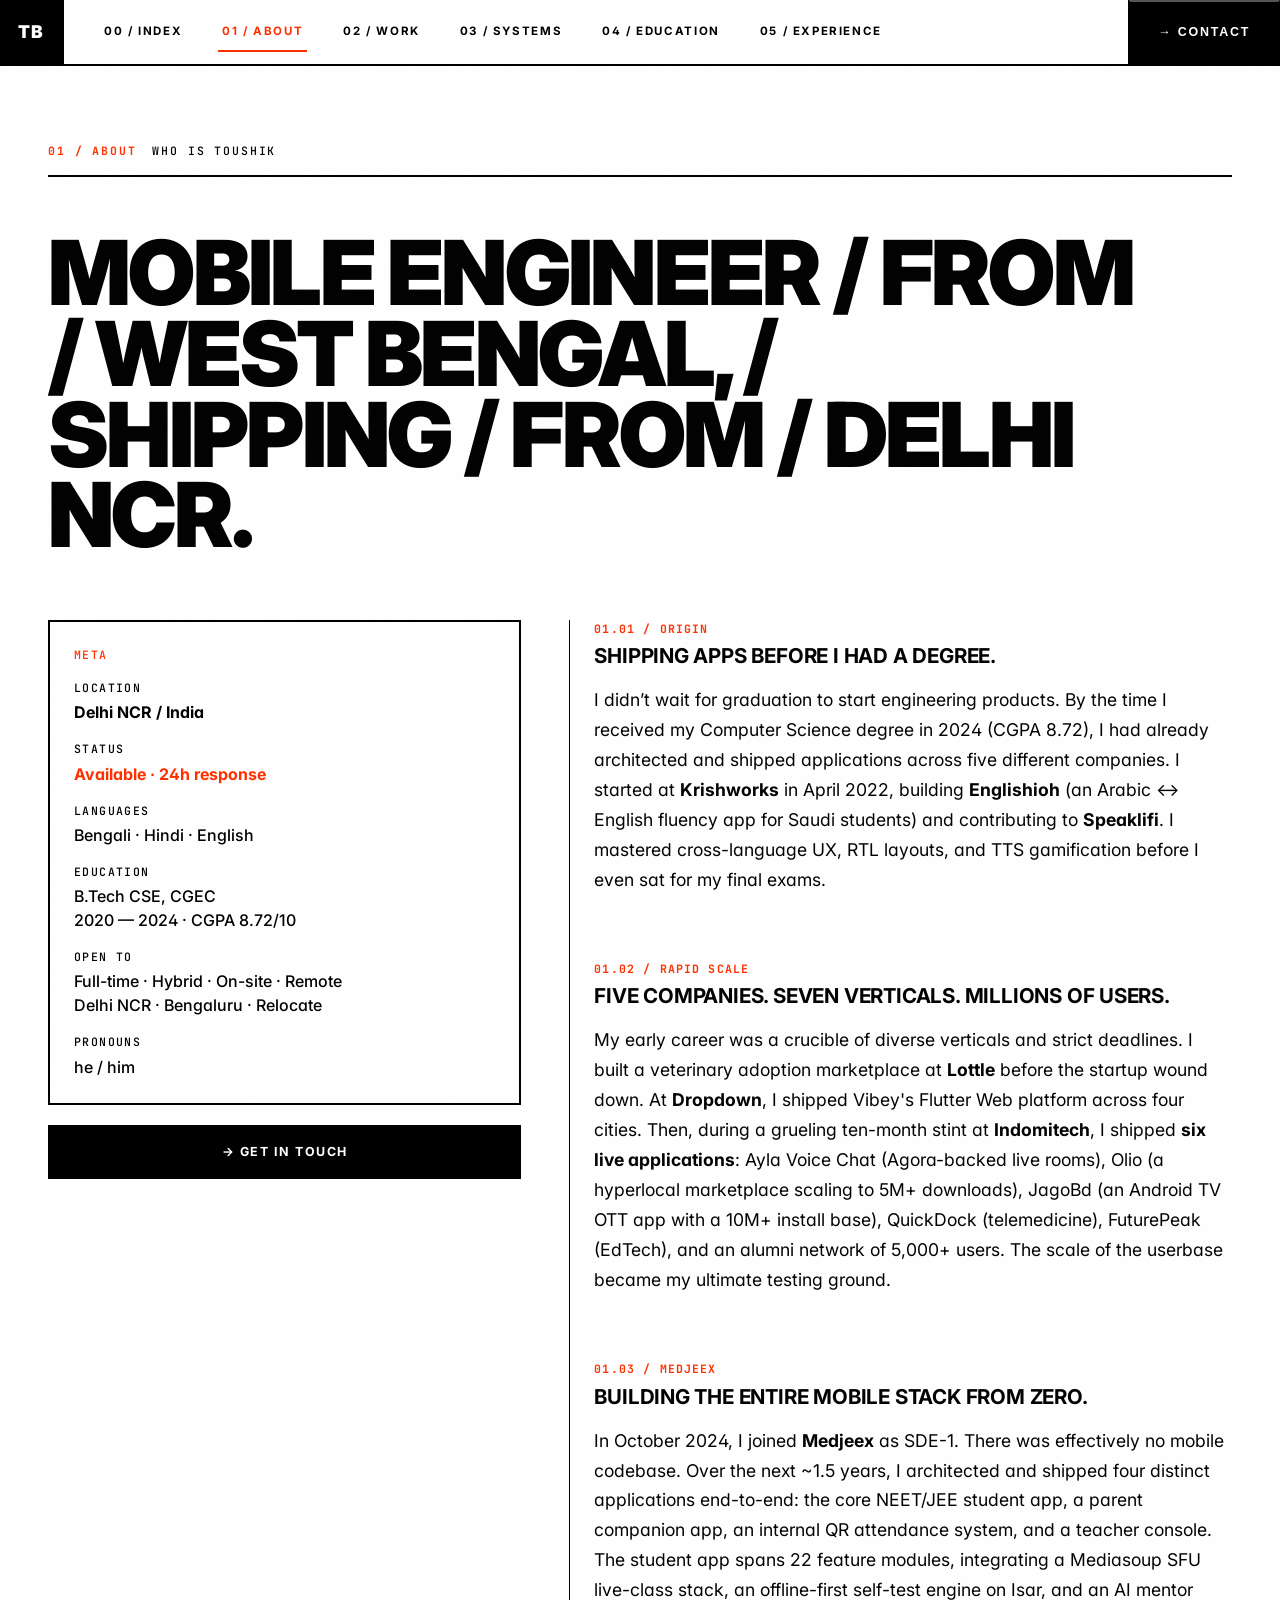
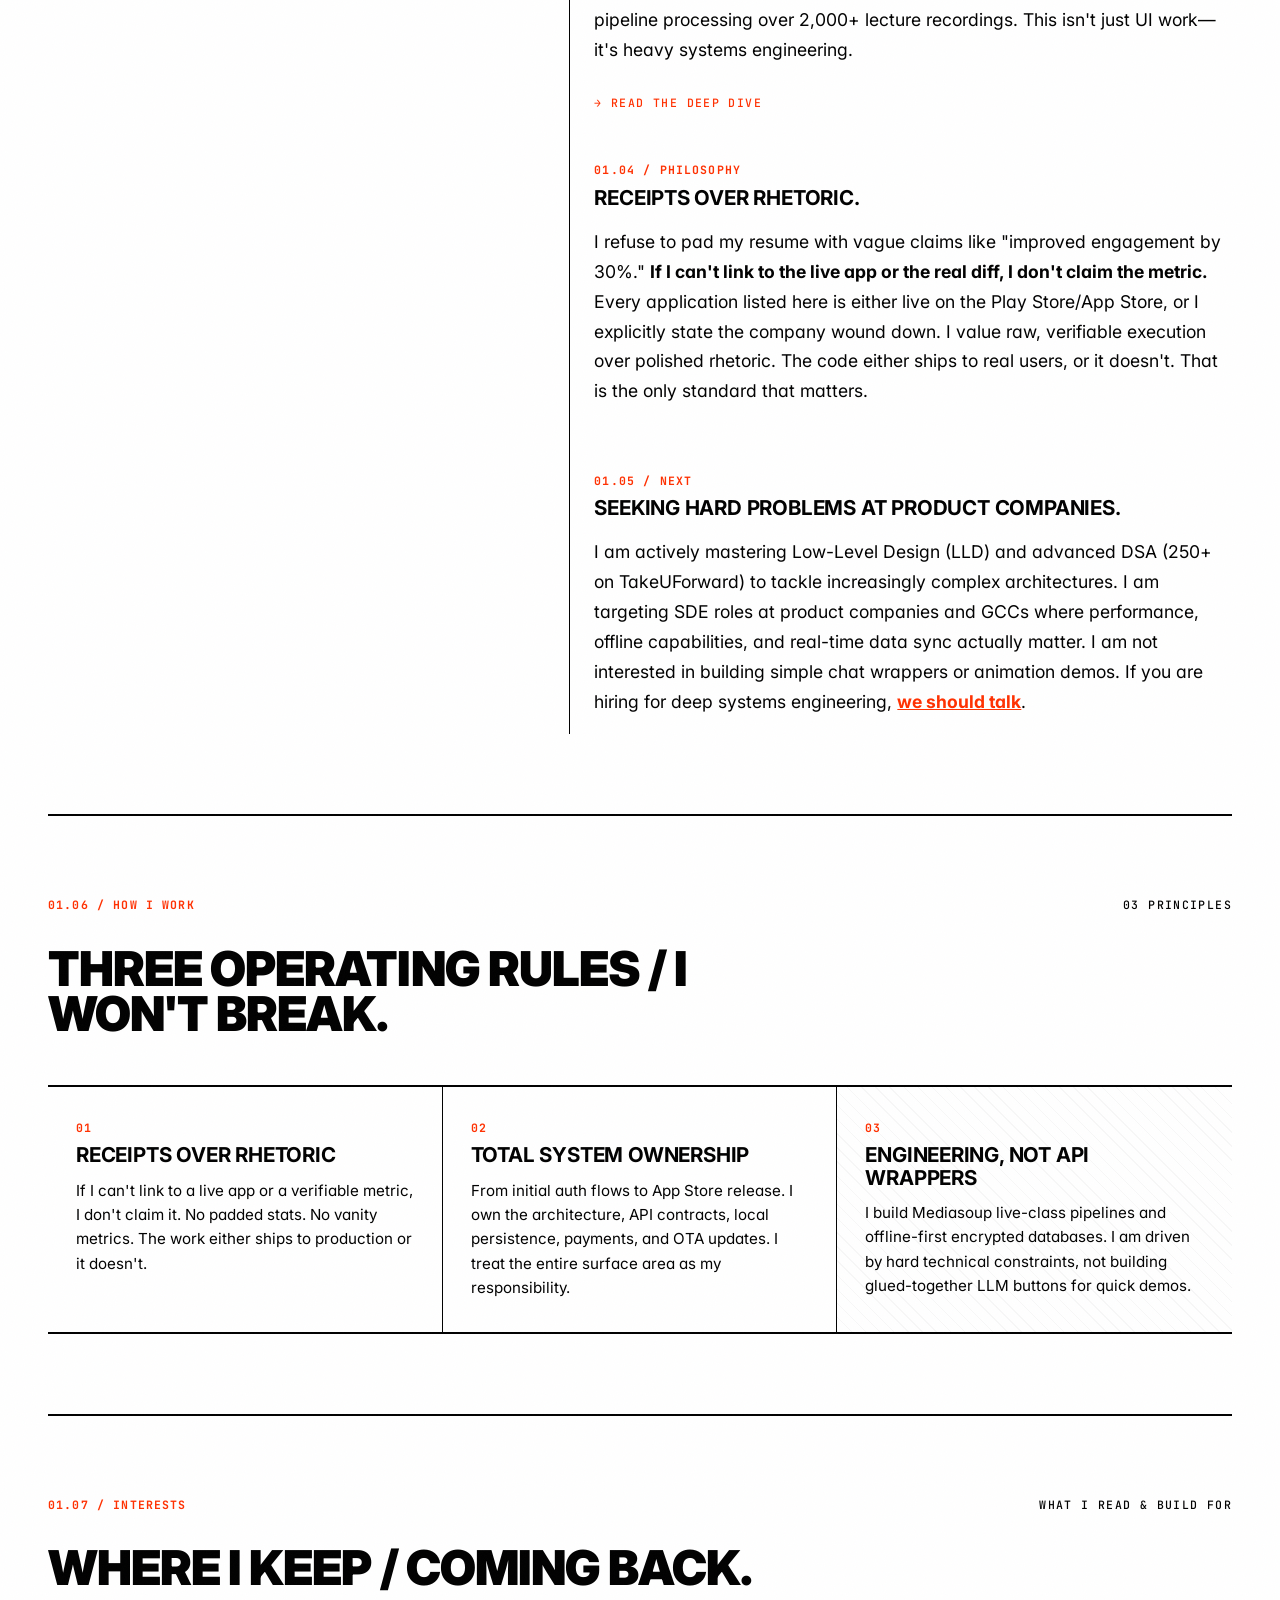
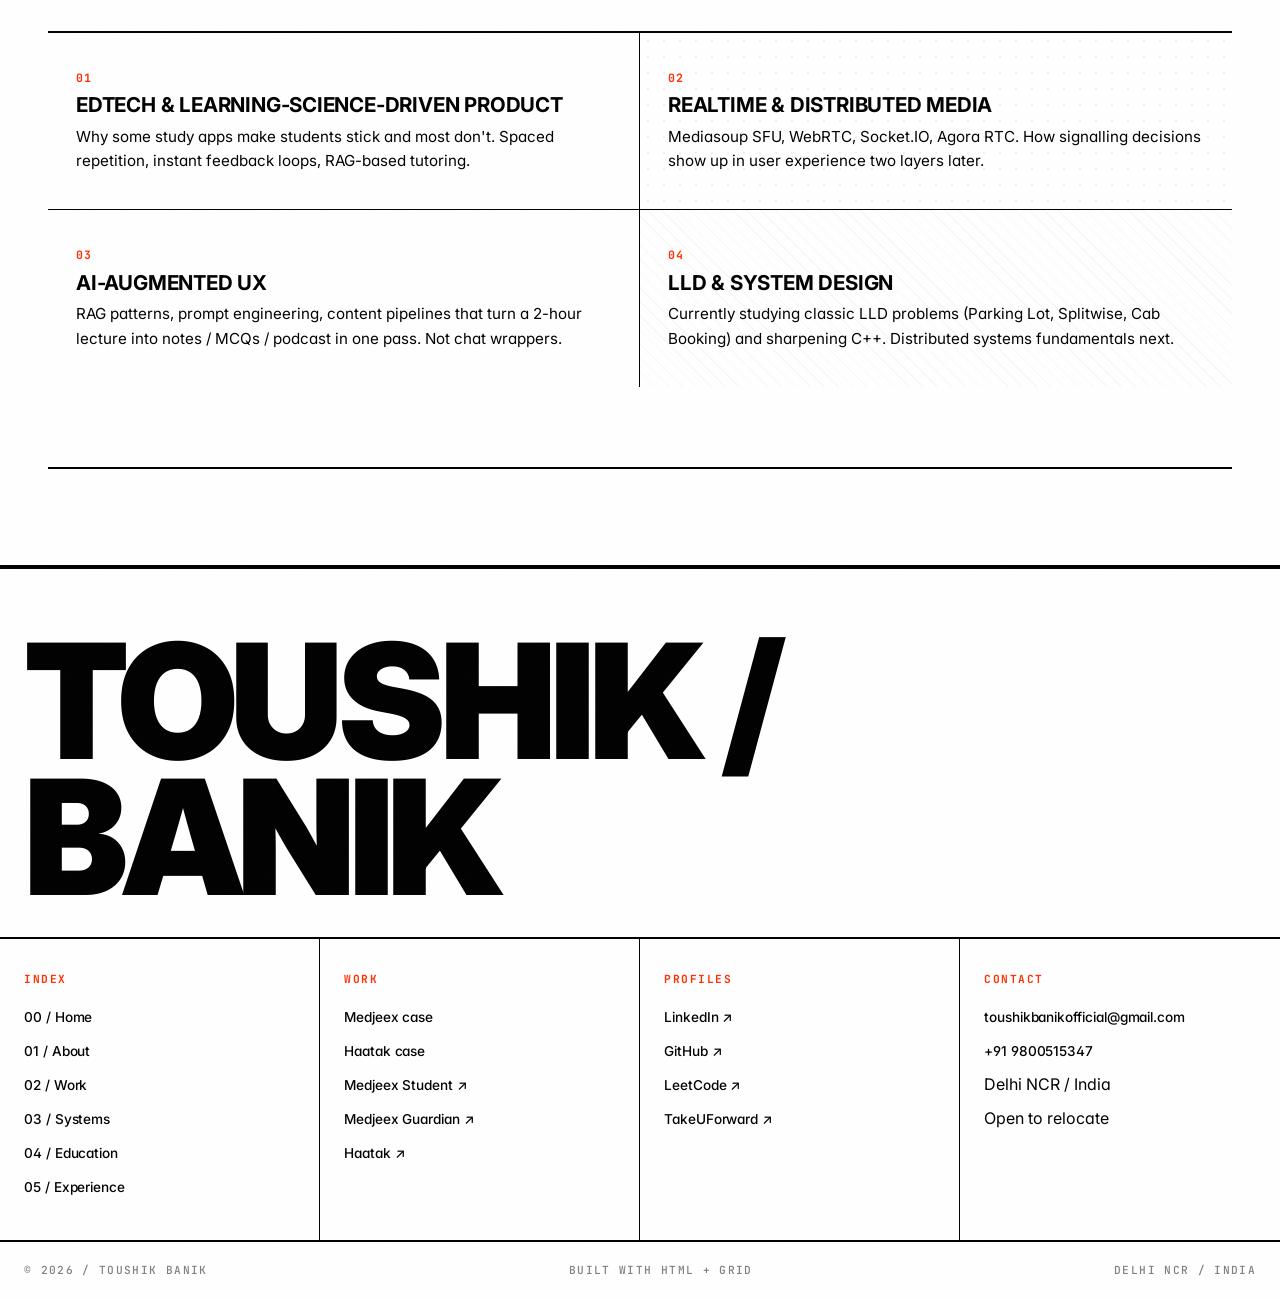
==== about.html @ fe28a958 "Initial commit: Toushik Banik portfolio site Static HTML portfolio with Swiss design system. Apache " ====
<!DOCTYPE html>
<html lang="en">
<head>
  <meta charset="UTF-8" />
  <meta name="viewport" content="width=device-width, initial-scale=1.0" />
  <title>About — Toushik Banik</title>
  <meta name="description" content="Mobile systems engineer from West Bengal, based in Delhi NCR. The long story of how I started shipping production apps before I graduated." />
  <link rel="preconnect" href="https://fonts.googleapis.com" />
  <link rel="preconnect" href="https://fonts.gstatic.com" crossorigin />
  <link href="https://fonts.googleapis.com/css2?family=Inter:wght@400;500;700;900&family=JetBrains+Mono:wght@500;700&display=swap" rel="stylesheet" />
  <link rel="stylesheet" href="assets/swiss.css" />
  <link rel="icon" type="image/svg+xml" href="assets/favicon.svg" />
</head>
<body class="swiss-noise">

<header class="swiss-nav">
  <div class="swiss-nav-inner">
    <a href="index.html" class="swiss-monogram" aria-label="Home">TB</a>
    <nav class="swiss-nav-links" aria-label="Primary">
      <a href="index.html" class="swiss-nav-link" data-hover="00 / Index"><span>00 / Index</span></a>
      <a href="about.html" class="swiss-nav-link" data-hover="01 / About"><span>01 / About</span></a>
      <a href="work.html" class="swiss-nav-link" data-hover="02 / Work"><span>02 / Work</span></a>
      <a href="systems.html" class="swiss-nav-link" data-hover="03 / Systems"><span>03 / Systems</span></a>
      <a href="learning.html" class="swiss-nav-link" data-hover="04 / Education"><span>04 / Education</span></a>
      <a href="experience.html" class="swiss-nav-link" data-hover="05 / Experience"><span>05 / Experience</span></a>
    </nav>
    <button id="swiss-hamburger" class="swiss-hamburger" aria-label="Menu">Menu <span class="swiss-hamburger-icon"><span></span><span></span><span></span></span></button>
    <a href="mailto:toushikbanikofficial@gmail.com" class="swiss-nav-cta">→ Contact</a>
  </div>
</header>

<div id="swiss-mobile-menu" class="swiss-mobile-menu">
  <button id="swiss-mobile-close" class="swiss-mobile-close">Close ×</button>
  <a href="index.html">00 / Index</a>
  <a href="about.html">01 / About</a>
  <a href="work.html">02 / Work</a>
  <a href="systems.html">03 / Systems</a>
  <a href="learning.html">04 / Education</a>
  <a href="experience.html">05 / Experience</a>
  <a href="mailto:toushikbanikofficial@gmail.com">→ Contact</a>
</div>

<main class="container-x" style="padding-top:48px;">

  <!-- Page marker -->
  <div class="page-marker">
    <span class="page-marker-num">01 / About</span>
    <span class="page-marker-title">Who is Toushik</span>
  </div>

  <!-- Massive H1 -->
  <h1 class="t-h1" style="margin:0 0 64px; max-width:18ch;">
    Mobile engineer / from / West Bengal, / shipping / from / Delhi NCR.
  </h1>

  <!-- Long-form section -->
  <section class="grid-5-7" style="padding-bottom:80px; border-bottom:2px solid var(--swiss-black);">

    <!-- LEFT: meta panel (sticky) -->
    <aside style="position:sticky; top:96px; align-self:start;">
      <div style="border:2px solid var(--swiss-black); padding:24px;">
        <div class="t-label" style="color:var(--swiss-accent); margin-bottom:16px;">Meta</div>
        <dl style="margin:0; display:grid; grid-template-columns:1fr; gap:16px;">
          <div>
            <dt class="t-label" style="margin-bottom:4px;">Location</dt>
            <dd style="margin:0; font-weight:700;">Delhi NCR / India</dd>
          </div>
          <div>
            <dt class="t-label" style="margin-bottom:4px;">Status</dt>
            <dd style="margin:0; font-weight:700; color:var(--swiss-accent);">Available · 24h response</dd>
          </div>
          <div>
            <dt class="t-label" style="margin-bottom:4px;">Languages</dt>
            <dd style="margin:0; font-weight:500;">Bengali · Hindi · English</dd>
          </div>
          <div>
            <dt class="t-label" style="margin-bottom:4px;">Education</dt>
            <dd style="margin:0; font-weight:500;">B.Tech CSE, CGEC<br/>2020 — 2024 · CGPA 8.72/10</dd>
          </div>
          <div>
            <dt class="t-label" style="margin-bottom:4px;">Open to</dt>
            <dd style="margin:0; font-weight:500;">Full-time · Hybrid · On-site · Remote<br/>Delhi NCR · Bengaluru · Relocate</dd>
          </div>
          <div>
            <dt class="t-label" style="margin-bottom:4px;">Pronouns</dt>
            <dd style="margin:0; font-weight:500;">he / him</dd>
          </div>
        </dl>
      </div>

      <a href="mailto:toushikbanikofficial@gmail.com" class="btn-primary" style="margin-top:20px; width:100%; justify-content:center;">→ Get in touch</a>
    </aside>

    <!-- RIGHT: narrative -->
    <div class="col-rule" style="display:flex; flex-direction:column; gap:48px;">

      <article>
        <div class="t-section-num">01.01 / Origin</div>
        <h3 class="t-h3" style="margin:8px 0 16px;">Shipping apps before I had a degree.</h3>
        <p class="t-body-lg">
          I didn’t wait for graduation to start engineering products. By the time I received my Computer Science degree in 2024 (CGPA 8.72), I had already architected and shipped applications across five different companies. I started at <strong>Krishworks</strong> in April 2022, building <strong>Englishioh</strong> (an Arabic ↔ English fluency app for Saudi students) and contributing to <strong>Speaklifi</strong>. I mastered cross-language UX, RTL layouts, and TTS gamification before I even sat for my final exams.
        </p>
      </article>

      <article>
        <div class="t-section-num">01.02 / Rapid Scale</div>
        <h3 class="t-h3" style="margin:8px 0 16px;">Five companies. Seven verticals. Millions of users.</h3>
        <p class="t-body-lg">
          My early career was a crucible of diverse verticals and strict deadlines. I built a veterinary adoption marketplace at <strong>Lottle</strong> before the startup wound down. At <strong>Dropdown</strong>, I shipped Vibey's Flutter Web platform across four cities. Then, during a grueling ten-month stint at <strong>Indomitech</strong>, I shipped <strong>six live applications</strong>: Ayla Voice Chat (Agora-backed live rooms), Olio (a hyperlocal marketplace scaling to 5M+ downloads), JagoBd (an Android TV OTT app with a 10M+ install base), QuickDock (telemedicine), FuturePeak (EdTech), and an alumni network of 5,000+ users. The scale of the userbase became my ultimate testing ground.
        </p>
      </article>

      <article>
        <div class="t-section-num">01.03 / Medjeex</div>
        <h3 class="t-h3" style="margin:8px 0 16px;">Building the entire mobile stack from zero.</h3>
        <p class="t-body-lg">
          In October 2024, I joined <strong>Medjeex</strong> as SDE-1. There was effectively no mobile codebase. Over the next ~1.5 years, I architected and shipped four distinct applications end-to-end: the core NEET/JEE student app, a parent companion app, an internal QR attendance system, and a teacher console. The student app spans 22 feature modules, integrating a Mediasoup SFU live-class stack, an offline-first self-test engine on Isar, and an AI mentor pipeline processing over 2,000+ lecture recordings. This isn't just UI work—it's heavy systems engineering.
        </p>
        <a href="case-medjeex.html" class="t-label" style="color:var(--swiss-accent); text-decoration:none; display:inline-block; margin-top:12px;">→ Read the deep dive</a>
      </article>

      <article>
        <div class="t-section-num">01.04 / Philosophy</div>
        <h3 class="t-h3" style="margin:8px 0 16px;">Receipts over rhetoric.</h3>
        <p class="t-body-lg">
          I refuse to pad my resume with vague claims like "improved engagement by 30%." <strong>If I can't link to the live app or the real diff, I don't claim the metric.</strong> Every application listed here is either live on the Play Store/App Store, or I explicitly state the company wound down. I value raw, verifiable execution over polished rhetoric. The code either ships to real users, or it doesn't. That is the only standard that matters.
        </p>
      </article>

      <article>
        <div class="t-section-num">01.05 / Next</div>
        <h3 class="t-h3" style="margin:8px 0 16px;">Seeking hard problems at product companies.</h3>
        <p class="t-body-lg">
          I am actively mastering Low-Level Design (LLD) and advanced DSA (250+ on TakeUForward) to tackle increasingly complex architectures. I am targeting SDE roles at product companies and GCCs where performance, offline capabilities, and real-time data sync actually matter. I am not interested in building simple chat wrappers or animation demos. If you are hiring for deep systems engineering, <a href="mailto:toushikbanikofficial@gmail.com" data-copy-email style="color:var(--swiss-accent); font-weight:700;">we should talk</a>.
        </p>
      </article>

    </div>
  </section>


  <!-- Operating principles strip -->
  <section style="padding:80px 0; border-bottom:2px solid var(--swiss-black);">
    <div style="display:flex; justify-content:space-between; align-items:baseline; margin-bottom:32px; flex-wrap:wrap; gap:12px;">
      <span class="t-section-num">01.06 / How I work</span>
      <span class="t-label">03 principles</span>
    </div>
    <h2 class="t-h2" style="margin:0 0 48px; max-width:24ch;">Three operating rules / I won't break.</h2>

    <div style="display:grid; grid-template-columns:repeat(3, 1fr); gap:0; border-top:2px solid var(--swiss-black); border-bottom:2px solid var(--swiss-black);">
      <div class="hover-cell" style="padding:32px 28px; border-right:1px solid var(--swiss-black);">
        <div class="t-section-num" style="margin-bottom:8px;">01</div>
        <h3 class="t-h3" style="margin:0 0 12px;">Receipts Over Rhetoric</h3>
        <p style="margin:0; font-size:0.95rem; line-height:1.6;">If I can't link to a live app or a verifiable metric, I don't claim it. No padded stats. No vanity metrics. The work either ships to production or it doesn't.</p>
      </div>
      <div class="hover-cell" style="padding:32px 28px; border-right:1px solid var(--swiss-black);">
        <div class="t-section-num" style="margin-bottom:8px;">02</div>
        <h3 class="t-h3" style="margin:0 0 12px;">Total System Ownership</h3>
        <p style="margin:0; font-size:0.95rem; line-height:1.6;">From initial auth flows to App Store release. I own the architecture, API contracts, local persistence, payments, and OTA updates. I treat the entire surface area as my responsibility.</p>
      </div>
      <div class="hover-cell swiss-diagonal" style="padding:32px 28px;">
        <div class="t-section-num" style="margin-bottom:8px;">03</div>
        <h3 class="t-h3" style="margin:0 0 12px;">Engineering, Not API Wrappers</h3>
        <p style="margin:0; font-size:0.95rem; line-height:1.6;">I build Mediasoup live-class pipelines and offline-first encrypted databases. I am driven by hard technical constraints, not building glued-together LLM buttons for quick demos.</p>
      </div>
    </div>
  </section>


  <!-- Interests grid -->
  <section style="padding:80px 0; border-bottom:2px solid var(--swiss-black);">
    <div style="display:flex; justify-content:space-between; align-items:baseline; margin-bottom:32px; flex-wrap:wrap; gap:12px;">
      <span class="t-section-num">01.07 / Interests</span>
      <span class="t-label">What I read &amp; build for</span>
    </div>
    <h2 class="t-h2" style="margin:0 0 40px;">Where I keep / coming back.</h2>

    <div style="display:grid; grid-template-columns:repeat(2,1fr); gap:0; border-top:2px solid var(--swiss-black);">
      <div class="hover-cell" style="padding:36px 28px; border-bottom:1px solid var(--swiss-black); border-right:1px solid var(--swiss-black);">
        <div class="t-section-num">01</div>
        <h3 class="t-h3" style="margin:8px 0 8px;">EdTech &amp; learning-science-driven product</h3>
        <p style="margin:0; font-size:0.95rem; line-height:1.6;">Why some study apps make students stick and most don't. Spaced repetition, instant feedback loops, RAG-based tutoring.</p>
      </div>
      <div class="hover-cell swiss-dots" style="padding:36px 28px; border-bottom:1px solid var(--swiss-black);">
        <div class="t-section-num">02</div>
        <h3 class="t-h3" style="margin:8px 0 8px;">Realtime &amp; distributed media</h3>
        <p style="margin:0; font-size:0.95rem; line-height:1.6;">Mediasoup SFU, WebRTC, Socket.IO, Agora RTC. How signalling decisions show up in user experience two layers later.</p>
      </div>
      <div class="hover-cell" style="padding:36px 28px; border-right:1px solid var(--swiss-black);">
        <div class="t-section-num">03</div>
        <h3 class="t-h3" style="margin:8px 0 8px;">AI-augmented UX</h3>
        <p style="margin:0; font-size:0.95rem; line-height:1.6;">RAG patterns, prompt engineering, content pipelines that turn a 2-hour lecture into notes / MCQs / podcast in one pass. Not chat wrappers.</p>
      </div>
      <div class="hover-cell swiss-diagonal" style="padding:36px 28px;">
        <div class="t-section-num">04</div>
        <h3 class="t-h3" style="margin:8px 0 8px;">LLD &amp; system design</h3>
        <p style="margin:0; font-size:0.95rem; line-height:1.6;">Currently studying classic LLD problems (Parking Lot, Splitwise, Cab Booking) and sharpening C++. Distributed systems fundamentals next.</p>
      </div>
    </div>
  </section>

</main>


<footer class="swiss-footer">
  <div class="swiss-footer-name">Toushik / Banik</div>
  <div class="swiss-footer-grid">
    <div class="swiss-footer-col">
      <h4>Index</h4>
      <ul>
        <li><a href="index.html">00 / Home</a></li>
        <li><a href="about.html">01 / About</a></li>
        <li><a href="work.html">02 / Work</a></li>
        <li><a href="systems.html">03 / Systems</a></li>
        <li><a href="learning.html">04 / Education</a></li>
        <li><a href="experience.html">05 / Experience</a></li>
      </ul>
    </div>
    <div class="swiss-footer-col">
      <h4>Work</h4>
      <ul>
        <li><a href="case-medjeex.html">Medjeex case</a></li>
        <li><a href="case-haatak.html">Haatak case</a></li>
        <li><a href="https://play.google.com/store/apps/details?id=com.medjeex.medjeex_app" target="_blank" rel="noopener">Medjeex Student ↗</a></li>
        <li><a href="https://play.google.com/store/apps/details?id=com.medjeex.parent.app" target="_blank" rel="noopener">Medjeex Guardian ↗</a></li>
        <li><a href="https://play.google.com/store/apps/details?id=com.copuchin.jarapp" target="_blank" rel="noopener">Haatak ↗</a></li>
      </ul>
    </div>
    <div class="swiss-footer-col">
      <h4>Profiles</h4>
      <ul>
        <li><a href="https://www.linkedin.com/in/toushikbanik/" target="_blank" rel="noopener">LinkedIn ↗</a></li>
        <li><a href="https://github.com/ToushikBanik123" target="_blank" rel="noopener">GitHub ↗</a></li>
        <li><a href="https://leetcode.com/u/toushikbanikeducation/" target="_blank" rel="noopener">LeetCode ↗</a></li>
        <li><a href="https://takeuforward.org/profile/Toushik" target="_blank" rel="noopener">TakeUForward ↗</a></li>
      </ul>
    </div>
    <div class="swiss-footer-col">
      <h4>Contact</h4>
      <ul>
        <li><a href="mailto:toushikbanikofficial@gmail.com" data-copy-email>toushikbanikofficial@gmail.com</a></li>
        <li><a href="tel:+919800515347">+91 9800515347</a></li>
        <li>Delhi NCR / India</li>
        <li>Open to relocate</li>
      </ul>
    </div>
  </div>
  <div class="swiss-footer-bottom">
    <span>© 2026 / Toushik Banik</span>
    <span>Built with HTML + Grid</span>
    <span>Delhi NCR / India</span>
  </div>
</footer>

<script src="assets/swiss.js"></script>
</body>
</html>
---- assets/swiss.css ----
/* ════════════════════════════════════════════════
   SWISS DESIGN SYSTEM — TOUSHIK BANIK PORTFOLIO
   International Typographic Style
═════════════════════════════════════════════════ */

:root {
  --swiss-black: #000000;
  --swiss-white: #FFFFFF;
  --swiss-muted: #F2F2F2;
  --swiss-accent: #FF3000;
}

* { box-sizing: border-box; }

html {
  scroll-behavior: smooth;
  -webkit-font-smoothing: antialiased;
  -moz-osx-font-smoothing: grayscale;
}

body {
  font-family: 'Inter', -apple-system, BlinkMacSystemFont, 'Segoe UI', system-ui, sans-serif;
  background: var(--swiss-white);
  color: var(--swiss-black);
  font-weight: 400;
  margin: 0;
  line-height: 1.5;
  font-feature-settings: 'cv02','cv03','cv04','cv11';
}

::selection { background: var(--swiss-accent); color: var(--swiss-white); }

/* ── Pattern textures ── additive depth, no shadows ── */
.swiss-grid-pattern {
  background-image:
    linear-gradient(to right, rgba(0,0,0,0.04) 1px, transparent 1px),
    linear-gradient(to bottom, rgba(0,0,0,0.04) 1px, transparent 1px);
  background-size: 24px 24px;
}

.swiss-dots {
  background-image: radial-gradient(rgba(0,0,0,0.06) 1px, transparent 1px);
  background-size: 16px 16px;
}

.swiss-diagonal {
  background-image: repeating-linear-gradient(45deg, rgba(0,0,0,0.03) 0 1px, transparent 1px 10px);
}

.swiss-noise {
  position: relative;
}
.swiss-noise::before {
  content: '';
  position: absolute; inset: 0;
  pointer-events: none;
  opacity: 0.025;
  background-image: url("data:image/svg+xml;utf8,<svg xmlns='http://www.w3.org/2000/svg' width='200' height='200'><filter id='n'><feTurbulence type='fractalNoise' baseFrequency='0.9' numOctaves='2' stitchTiles='stitch'/></filter><rect width='100%25' height='100%25' filter='url(%23n)'/></svg>");
}

/* ── Typography utility classes ── */
.t-mono { font-family: 'JetBrains Mono', ui-monospace, 'SF Mono', Menlo, monospace; }
.t-label {
  font-family: 'JetBrains Mono', ui-monospace, monospace;
  font-size: 0.72rem;
  font-weight: 500;
  letter-spacing: 0.12em;
  text-transform: uppercase;
}
.t-section-num {
  font-family: 'JetBrains Mono', ui-monospace, monospace;
  font-size: 0.72rem;
  font-weight: 700;
  letter-spacing: 0.1em;
  text-transform: uppercase;
  color: var(--swiss-accent);
}

/* ── Massive headlines ── */
.t-name {
  font-weight: 900;
  letter-spacing: -0.04em;
  line-height: 0.85;
  text-transform: uppercase;
  font-size: clamp(3.5rem, 14vw, 10rem);
}
.t-h1 {
  font-weight: 900;
  letter-spacing: -0.03em;
  line-height: 0.9;
  text-transform: uppercase;
  font-size: clamp(2.5rem, 7vw, 6rem);
}
.t-h2 {
  font-weight: 900;
  letter-spacing: -0.02em;
  line-height: 0.95;
  text-transform: uppercase;
  font-size: clamp(1.75rem, 4vw, 3rem);
}
.t-h3 {
  font-weight: 700;
  letter-spacing: -0.01em;
  line-height: 1.1;
  text-transform: uppercase;
  font-size: clamp(1.1rem, 1.6vw, 1.35rem);
}
.t-body { font-size: 1rem; line-height: 1.65; }
.t-body-lg { font-size: 1.1rem; line-height: 1.7; }

/* ── Buttons ── */
.btn-primary {
  display: inline-flex;
  align-items: center;
  gap: 12px;
  background: var(--swiss-black);
  color: var(--swiss-white);
  padding: 16px 28px;
  border: 2px solid var(--swiss-black);
  font-weight: 700;
  font-size: 0.78rem;
  letter-spacing: 0.12em;
  text-transform: uppercase;
  text-decoration: none;
  transition: background 0.15s linear, color 0.15s linear, border-color 0.15s linear;
}
.btn-primary:hover {
  background: var(--swiss-accent);
  border-color: var(--swiss-accent);
}
.btn-secondary {
  display: inline-flex;
  align-items: center;
  gap: 12px;
  background: var(--swiss-white);
  color: var(--swiss-black);
  padding: 16px 28px;
  border: 2px solid var(--swiss-black);
  font-weight: 700;
  font-size: 0.78rem;
  letter-spacing: 0.12em;
  text-transform: uppercase;
  text-decoration: none;
  transition: background 0.15s linear, color 0.15s linear;
}
.btn-secondary:hover {
  background: var(--swiss-black);
  color: var(--swiss-white);
}

/* ── Persistent header ── */
.swiss-nav {
  position: sticky;
  top: 0;
  z-index: 50;
  background: var(--swiss-white);
  border-bottom: 2px solid var(--swiss-black);
}
.swiss-nav-inner {
  display: flex;
  align-items: stretch;
  max-width: 100%;
}
.swiss-monogram {
  display: flex;
  align-items: center;
  justify-content: center;
  width: 64px;
  height: 64px;
  background: var(--swiss-black);
  color: var(--swiss-white);
  font-weight: 900;
  font-size: 1.1rem;
  letter-spacing: 0.04em;
  text-decoration: none;
  border-right: 2px solid var(--swiss-black);
  transition: background 0.15s linear;
}
.swiss-monogram:hover { background: var(--swiss-accent); }
.swiss-nav-links {
  display: flex;
  flex: 1;
  align-items: center;
  gap: 0;
  padding: 0 20px;
}
.swiss-nav-link {
  position: relative;
  display: inline-flex;
  align-items: center;
  padding: 0 20px;
  height: 64px;
  color: var(--swiss-black);
  text-decoration: none;
  font-weight: 700;
  font-size: 0.72rem;
  letter-spacing: 0.14em;
  text-transform: uppercase;
  overflow: hidden;
}
.swiss-nav-link span {
  display: inline-block;
  transition: transform 0.18s ease-out;
}
.swiss-nav-link::after {
  content: attr(data-hover);
  position: absolute;
  left: 20px; right: 20px;
  top: 100%;
  color: var(--swiss-accent);
  transform: translateY(0);
  transition: transform 0.18s ease-out;
}
.swiss-nav-link:hover span { transform: translateY(-100%); }
.swiss-nav-link:hover::after { transform: translateY(calc(-100% - 24px)); }
.swiss-nav-link[aria-current="page"] {
  color: var(--swiss-accent);
}
.swiss-nav-link[aria-current="page"]::before {
  content: '';
  position: absolute; left: 16px; right: 16px; bottom: 12px;
  height: 2px; background: var(--swiss-accent);
}
.swiss-nav-cta {
  display: inline-flex;
  align-items: center;
  padding: 0 28px;
  height: 64px;
  background: var(--swiss-black);
  color: var(--swiss-white);
  text-decoration: none;
  font-weight: 700;
  font-size: 0.78rem;
  letter-spacing: 0.14em;
  text-transform: uppercase;
  border-left: 2px solid var(--swiss-black);
  transition: background 0.15s linear;
}
.swiss-nav-cta:hover { background: var(--swiss-accent); }

.swiss-hamburger { display: none; }
@media (max-width: 900px) {
  .swiss-nav-links { display: none; }
  .swiss-nav-cta { display: none; }
  .swiss-hamburger {
    display: flex;
    flex: 1;
    align-items: center;
    justify-content: flex-end;
    padding: 0 16px;
    background: transparent;
    border: none;
    height: 64px;
    cursor: pointer;
    font-weight: 700;
    font-size: 0.72rem;
    letter-spacing: 0.14em;
    text-transform: uppercase;
  }
  .swiss-hamburger-icon {
    display: inline-flex; flex-direction: column; gap: 4px; margin-left: 12px;
  }
  .swiss-hamburger-icon span { width: 22px; height: 2px; background: var(--swiss-black); display: block; }
}

/* Mobile overlay menu */
.swiss-mobile-menu {
  position: fixed;
  inset: 0;
  background: var(--swiss-black);
  color: var(--swiss-white);
  z-index: 100;
  padding: 80px 24px 40px;
  display: none;
  flex-direction: column;
  gap: 8px;
}
.swiss-mobile-menu.open { display: flex; }
.swiss-mobile-menu a {
  display: block;
  font-weight: 900;
  font-size: 2.2rem;
  letter-spacing: -0.02em;
  line-height: 1;
  color: var(--swiss-white);
  text-decoration: none;
  text-transform: uppercase;
  padding: 14px 0;
  border-bottom: 1px solid rgba(255,255,255,0.12);
}
.swiss-mobile-menu a:hover { color: var(--swiss-accent); }
.swiss-mobile-close {
  position: absolute;
  top: 22px; right: 24px;
  background: transparent;
  border: none;
  color: var(--swiss-white);
  font-weight: 700;
  letter-spacing: 0.14em;
  text-transform: uppercase;
  cursor: pointer;
  font-size: 0.8rem;
}

/* ── Page-header label ── */
.page-marker {
  display: flex;
  align-items: baseline;
  gap: 16px;
  padding: 28px 0 16px;
  border-bottom: 2px solid var(--swiss-black);
  margin-bottom: 56px;
}
.page-marker-num {
  font-family: 'JetBrains Mono', monospace;
  font-weight: 700;
  font-size: 0.72rem;
  letter-spacing: 0.16em;
  text-transform: uppercase;
  color: var(--swiss-accent);
}
.page-marker-title {
  font-family: 'JetBrains Mono', monospace;
  font-weight: 500;
  font-size: 0.72rem;
  letter-spacing: 0.16em;
  text-transform: uppercase;
  color: var(--swiss-black);
}

/* ── Section divider ── */
.swiss-hr {
  border: 0;
  border-top: 4px solid var(--swiss-black);
  margin: 0;
}
.swiss-hr-thin {
  border: 0;
  border-top: 2px solid var(--swiss-black);
  margin: 0;
}

/* ── Cards ── */
.swiss-card {
  border: 2px solid var(--swiss-black);
  padding: 32px;
  background: var(--swiss-white);
  transition: background 0.15s linear, color 0.15s linear;
  text-decoration: none;
  color: var(--swiss-black);
  display: block;
}
.swiss-card:hover {
  background: var(--swiss-accent);
  color: var(--swiss-white);
}
.swiss-card.invert:hover {
  background: var(--swiss-black);
  color: var(--swiss-white);
}

/* ── Work table ── */
.swiss-table {
  width: 100%;
  border-collapse: collapse;
  font-size: 0.92rem;
}
.swiss-table th {
  text-align: left;
  font-family: 'JetBrains Mono', monospace;
  font-weight: 700;
  font-size: 0.7rem;
  letter-spacing: 0.14em;
  text-transform: uppercase;
  padding: 14px 12px;
  border-bottom: 2px solid var(--swiss-black);
  background: var(--swiss-white);
  vertical-align: bottom;
}
.t-accent { color: var(--swiss-accent); }

.swiss-table tbody tr {
  border-bottom: 1px solid var(--swiss-black);
  transition: background 0.15s linear, color 0.15s linear;
}
.swiss-table tbody tr:hover { background: var(--swiss-accent); color: var(--swiss-white); }
.swiss-table tbody tr:hover a { color: var(--swiss-white); }
.swiss-table tbody tr:hover .t-accent { color: var(--swiss-white); }
.swiss-table td {
  padding: 18px 12px;
  vertical-align: top;
}
.swiss-table .col-year {
  font-family: 'JetBrains Mono', monospace;
  font-weight: 700;
  font-size: 0.78rem;
  letter-spacing: 0.06em;
  white-space: nowrap;
}
.swiss-table .col-name {
  font-weight: 900;
  font-size: 1.1rem;
  text-transform: uppercase;
  letter-spacing: -0.01em;
}
.swiss-table .col-stack {
  font-family: 'JetBrains Mono', monospace;
  font-size: 0.74rem;
  letter-spacing: 0.04em;
}
.swiss-table .col-link a {
  font-family: 'JetBrains Mono', monospace;
  font-size: 0.74rem;
  font-weight: 700;
  letter-spacing: 0.12em;
  text-transform: uppercase;
  color: var(--swiss-accent);
  text-decoration: none;
  white-space: nowrap;
}
.swiss-table tbody tr:hover .col-link a { color: var(--swiss-white); }
.swiss-table .badge {
  font-family: 'JetBrains Mono', monospace;
  font-size: 0.68rem;
  font-weight: 700;
  letter-spacing: 0.12em;
  text-transform: uppercase;
  color: rgba(0,0,0,0.4);
}
.swiss-table tbody tr:hover .badge { color: rgba(255,255,255,0.7); }

/* ── Stat block ── */
.swiss-stat-num {
  font-weight: 900;
  font-size: clamp(2.5rem, 4.5vw, 4rem);
  letter-spacing: -0.04em;
  line-height: 0.9;
}
.swiss-stat-label {
  font-family: 'JetBrains Mono', monospace;
  font-size: 0.7rem;
  font-weight: 500;
  letter-spacing: 0.14em;
  text-transform: uppercase;
  margin-top: 8px;
  color: rgba(0,0,0,0.6);
}

/* ── Anchor strip card ── */
.swiss-anchor {
  display: block;
  border: 2px solid var(--swiss-black);
  padding: 28px;
  text-decoration: none;
  color: var(--swiss-black);
  background: var(--swiss-white);
  transition: background 0.15s linear, color 0.15s linear;
  position: relative;
  min-height: 200px;
}
.swiss-anchor:hover { background: var(--swiss-accent); color: var(--swiss-white); }
.swiss-anchor-num {
  font-family: 'JetBrains Mono', monospace;
  font-weight: 700;
  font-size: 0.7rem;
  letter-spacing: 0.14em;
  text-transform: uppercase;
  color: var(--swiss-accent);
}
.swiss-anchor:hover .swiss-anchor-num { color: var(--swiss-white); }
.swiss-anchor-title {
  font-weight: 900;
  font-size: 1.8rem;
  letter-spacing: -0.02em;
  margin: 16px 0 12px;
  text-transform: uppercase;
}
.swiss-anchor-arrow {
  position: absolute;
  bottom: 24px; right: 24px;
  font-size: 1.6rem;
  font-weight: 700;
  transition: transform 0.15s ease-out;
}
.swiss-anchor:hover .swiss-anchor-arrow { transform: translateX(4px); }

/* ── Footer ── */
.swiss-footer {
  border-top: 4px solid var(--swiss-black);
  background: var(--swiss-white);
  padding: 64px 0 0;
  margin-top: 96px;
}
.swiss-footer-name {
  font-weight: 900;
  font-size: clamp(3.5rem, 14vw, 10rem);
  letter-spacing: -0.04em;
  line-height: 0.85;
  text-transform: uppercase;
  padding: 0 24px 32px;
  border-bottom: 2px solid var(--swiss-black);
}
.swiss-footer-grid {
  display: grid;
  grid-template-columns: repeat(4, 1fr);
  border-bottom: 2px solid var(--swiss-black);
}
@media (max-width: 768px) {
  .swiss-footer-grid { grid-template-columns: repeat(2, 1fr); }
}
.swiss-footer-col {
  padding: 32px 24px;
  border-right: 1px solid var(--swiss-black);
}
.swiss-footer-col:last-child { border-right: none; }
.swiss-footer-col h4 {
  font-family: 'JetBrains Mono', monospace;
  font-weight: 700;
  font-size: 0.7rem;
  letter-spacing: 0.14em;
  text-transform: uppercase;
  margin: 0 0 16px;
  color: var(--swiss-accent);
}
.swiss-footer-col ul { list-style: none; margin: 0; padding: 0; }
.swiss-footer-col li { margin-bottom: 10px; }
.swiss-footer-col a {
  color: var(--swiss-black);
  text-decoration: none;
  font-size: 0.85rem;
  font-weight: 500;
  letter-spacing: -0.005em;
  transition: color 0.15s linear;
}
.swiss-footer-col a:hover { color: var(--swiss-accent); }
.swiss-footer-bottom {
  display: flex;
  flex-wrap: wrap;
  gap: 16px;
  justify-content: space-between;
  padding: 20px 24px;
  font-family: 'JetBrains Mono', monospace;
  font-size: 0.7rem;
  font-weight: 500;
  letter-spacing: 0.12em;
  text-transform: uppercase;
  color: rgba(0,0,0,0.5);
}

/* ── Container ── */
.container-x {
  max-width: 1440px;
  margin: 0 auto;
  padding: 0 24px;
}
@media (min-width: 1024px) {
  .container-x { padding: 0 48px; }
}

/* ── Asymmetric grid helpers ── */
.grid-8-4 {
  display: grid;
  grid-template-columns: 8fr 4fr;
  gap: 48px;
}
.grid-7-5 {
  display: grid;
  grid-template-columns: 7fr 5fr;
  gap: 48px;
}
.grid-5-7 {
  display: grid;
  grid-template-columns: 5fr 7fr;
  gap: 48px;
}
.grid-4-8 {
  display: grid;
  grid-template-columns: 4fr 8fr;
  gap: 48px;
}
.grid-1-1 {
  display: grid;
  grid-template-columns: 1fr 1fr;
  gap: 48px;
}
@media (max-width: 900px) {
  .grid-8-4, .grid-7-5, .grid-5-7, .grid-4-8, .grid-1-1 {
    grid-template-columns: 1fr;
    gap: 32px;
  }
}

/* ── Vertical rule between columns ── */
.col-rule { border-left: 1px solid var(--swiss-black); padding-left: 24px; }
@media (max-width: 900px) { .col-rule { border-left: 0; padding-left: 0; border-top: 1px solid var(--swiss-black); padding-top: 24px; } }

/* ── Pull-quote ── */
.pullquote {
  font-weight: 900;
  font-size: clamp(2rem, 5vw, 4.5rem);
  line-height: 1.05;
  letter-spacing: -0.025em;
  text-transform: uppercase;
}

/* ── Diagram boxes (case-medjeex) ── */
.arch-box {
  border: 2px solid var(--swiss-black);
  padding: 14px 16px;
  font-family: 'JetBrains Mono', monospace;
  font-size: 0.78rem;
  font-weight: 700;
  letter-spacing: 0.04em;
  text-align: center;
  background: var(--swiss-white);
}
.arch-box.accent { background: var(--swiss-accent); color: var(--swiss-white); border-color: var(--swiss-accent); }
.arch-box.solid { background: var(--swiss-black); color: var(--swiss-white); }
.arch-arrow {
  text-align: center;
  font-family: 'JetBrains Mono', monospace;
  font-size: 1.3rem;
  font-weight: 700;
  margin: 8px 0;
  color: var(--swiss-black);
}

/* ── Live widget fallback ── */
.live-widget { display: block; max-width: 100%; height: auto; }
.live-widget.errored { display: none; }
img.live-widget.errored + .widget-fallback { display: flex; }
.widget-fallback {
  display: none;
  flex-direction: column; align-items: center; justify-content: center;
  padding: 32px;
  text-align: center;
  border: 2px solid var(--swiss-black);
  background: var(--swiss-muted);
  font-family: 'JetBrains Mono', monospace;
  font-weight: 700;
}

/* ══════════════════════════════════════════
   UNIVERSAL HOVER-CELL — add class="hover-cell"
   to any grid cell to get the orange flip.
   Works on both light and dark (invert) grids.
═══════════════════════════════════════════ */
.hover-cell {
  transition: background 0.15s linear, color 0.15s linear;
  cursor: default;
}
/* Light grid → orange on hover */
.hover-cell:hover {
  background: var(--swiss-accent) !important;
  color: var(--swiss-white) !important;
}
.hover-cell:hover .t-section-num { color: var(--swiss-white) !important; }
.hover-cell:hover .t-h3          { color: var(--swiss-white) !important; }
.hover-cell:hover p              { color: rgba(255,255,255,0.85) !important; }
.hover-cell:hover .t-label       { color: rgba(255,255,255,0.75) !important; }
.hover-cell:hover .swiss-stat-num  { color: var(--swiss-white) !important; }
.hover-cell:hover .swiss-stat-label { color: rgba(255,255,255,0.75) !important; }
/* mono tech text in stack-inventory cells */
.hover-cell:hover div[style*="JetBrains"] { color: var(--swiss-white) !important; }
.hover-cell:hover a { color: var(--swiss-white) !important; }

/* Dark grid (black bg) → orange on hover */
.hover-cell-dark {
  transition: background 0.15s linear, color 0.15s linear;
  cursor: default;
}
.hover-cell-dark:hover {
  background: var(--swiss-accent) !important;
  color: var(--swiss-white) !important;
}
.hover-cell-dark:hover .t-section-num { color: var(--swiss-white) !important; }
.hover-cell-dark:hover .t-h3          { color: var(--swiss-white) !important; }
.hover-cell-dark:hover p              { color: rgba(255,255,255,0.85) !important; }

/* ── Focus rings ── */
:focus-visible {
  outline: 2px solid var(--swiss-accent);
  outline-offset: 3px;
}

/* ── Reduced motion ── */
@media (prefers-reduced-motion: reduce) {
  * { transition: none !important; animation: none !important; }
}

/* ── Contact Popup ── */
.contact-popup-overlay {
  position: fixed;
  inset: 0;
  background: rgba(0,0,0,0.6);
  z-index: 200;
  display: flex;
  align-items: center;
  justify-content: center;
  padding: 24px;
  opacity: 0;
  pointer-events: none;
  transition: opacity 0.2s ease;
}
.contact-popup-overlay.open {
  opacity: 1;
  pointer-events: all;
}
.contact-popup-panel {
  background: var(--swiss-white);
  border: 2px solid var(--swiss-black);
  padding: 36px;
  max-width: 560px;
  width: 100%;
  transform: translateY(20px);
  transition: transform 0.2s ease;
}
.contact-popup-overlay.open .contact-popup-panel {
  transform: translateY(0);
}
.contact-popup-close {
  background: var(--swiss-black);
  color: var(--swiss-white);
  border: none;
  width: 36px;
  height: 36px;
  font-size: 0.85rem;
  font-weight: 700;
  cursor: pointer;
  display: flex;
  align-items: center;
  justify-content: center;
  transition: background 0.15s linear;
  flex-shrink: 0;
}
.contact-popup-close:hover { background: var(--swiss-accent); }
.contact-popup-grid {
  display: flex;
  flex-direction: column;
  gap: 0;
  border: 1px solid var(--swiss-black);
}
.contact-option {
  display: flex;
  align-items: center;
  gap: 16px;
  padding: 16px 20px;
  border-bottom: 1px solid var(--swiss-black);
  text-decoration: none;
  color: var(--swiss-black);
  transition: background 0.15s linear, color 0.15s linear;
  position: relative;
}
.contact-option:last-child { border-bottom: none; }
.contact-option:hover {
  background: var(--swiss-accent);
  color: var(--swiss-white);
}
.contact-option:hover .t-label { color: rgba(255,255,255,0.8); }
.contact-option:hover .contact-option-arrow { color: var(--swiss-white); }
.contact-option-icon {
  width: 40px;
  height: 40px;
  background: var(--swiss-black);
  color: var(--swiss-white);
  display: flex;
  align-items: center;
  justify-content: center;
  font-weight: 900;
  font-size: 0.95rem;
  flex-shrink: 0;
  transition: background 0.15s linear;
}
.contact-option:hover .contact-option-icon {
  background: rgba(0,0,0,0.25);
}
.contact-option > div:nth-child(2) { flex: 1; }
.contact-option-arrow {
  font-size: 1.2rem;
  font-weight: 700;
  color: var(--swiss-accent);
  transition: transform 0.15s ease-out, color 0.15s linear;
}
.contact-option:hover .contact-option-arrow { transform: translateX(3px); }

/* ── Index page responsive: inline grid overrides ── */
@media (max-width: 900px) {
  /* 5-column anchor strip → single column */
  .swiss-anchor { min-height: auto; }

  /* 3-col stack inventory grid → single column */
  section [style*="repeat(3,1fr)"],
  section [style*="repeat(3, 1fr)"] {
    grid-template-columns: 1fr !important;
  }

  /* Philosophy 3-cell dark grid → single column */
  section [style*="repeat(3,1fr)"] .hover-cell-dark,
  section [style*="repeat(3, 1fr)"] .hover-cell-dark {
    border-right: none !important;
    border-bottom: 1px solid rgba(255,255,255,0.15) !important;
  }

  /* Contact social 2x2 grid → single col */
  section [style*="1fr 1fr"] {
    grid-template-columns: 1fr !important;
  }

  /* 5-col navigate strip → 2-col grid */
  section [style*="repeat(5,1fr)"],
  section [style*="repeat(5, 1fr)"] {
    grid-template-columns: 1fr 1fr !important;
  }
}

/* ── Hero name reveal ── */
.t-name-reveal { animation: reveal 0.3s ease-out both; }
@keyframes reveal {
  from { opacity: 0; }
  to { opacity: 1; }
}

/* ── Available dot blink ── */
.availability-dot { animation: dot-blink 1.4s ease-in-out infinite; }
@keyframes dot-blink {
  0%, 100% { opacity: 1; }
  50% { opacity: 0; }
}

/* ── Decision long-form ── */
.decision {
  padding: 32px 0;
  border-bottom: 1px solid var(--swiss-black);
}
.decision:last-child { border-bottom: 0; }
.decision-label {
  font-family: 'JetBrains Mono', monospace;
  font-weight: 700;
  font-size: 0.7rem;
  letter-spacing: 0.14em;
  text-transform: uppercase;
  color: var(--swiss-accent);
  margin-bottom: 8px;
}
.decision-title {
  font-weight: 900;
  font-size: clamp(1.4rem, 2.6vw, 2rem);
  letter-spacing: -0.015em;
  text-transform: uppercase;
  line-height: 1.05;
  margin-bottom: 14px;
}
.decision-body { font-size: 1.02rem; line-height: 1.7; max-width: 70ch; }

/* code inline */
code {
  font-family: 'JetBrains Mono', monospace;
  font-size: 0.9em;
  background: var(--swiss-muted);
  padding: 1px 6px;
  border-radius: 0;
}

/* ── Animated Timeline ── */
.swiss-timeline {
  position: relative;
  margin: 48px 0 64px 0;
  padding-left: 36px;
}
.swiss-timeline::before {
  content: '';
  position: absolute;
  left: 0;
  top: 0;
  bottom: 0;
  width: 4px;
  background: var(--swiss-muted);
}
.swiss-timeline-progress {
  position: absolute;
  left: 0;
  top: 0;
  width: 4px;
  background: var(--swiss-black);
  transform-origin: top;
  transform: scaleY(0);
  transition: transform 0.1s linear;
  z-index: 1;
}
.swiss-timeline-item {
  position: relative;
  margin-bottom: 32px;
  opacity: 0;
  transform: translateY(24px);
  transition: all 0.6s cubic-bezier(0.2, 0.8, 0.2, 1);
}
.swiss-timeline-item.in-view {
  opacity: 1;
  transform: translateY(0);
}
.swiss-timeline-dot {
  position: absolute;
  left: -40px; /* 36px padding + 4px width */
  top: 36px;
  width: 12px;
  height: 12px;
  background: var(--swiss-white);
  border: 3px solid var(--swiss-black);
  z-index: 2;
  transition: border-color 0.4s ease, background 0.4s ease;
}
.swiss-timeline-item.in-view .swiss-timeline-dot {
  border-color: var(--swiss-accent);
  background: var(--swiss-black);
}
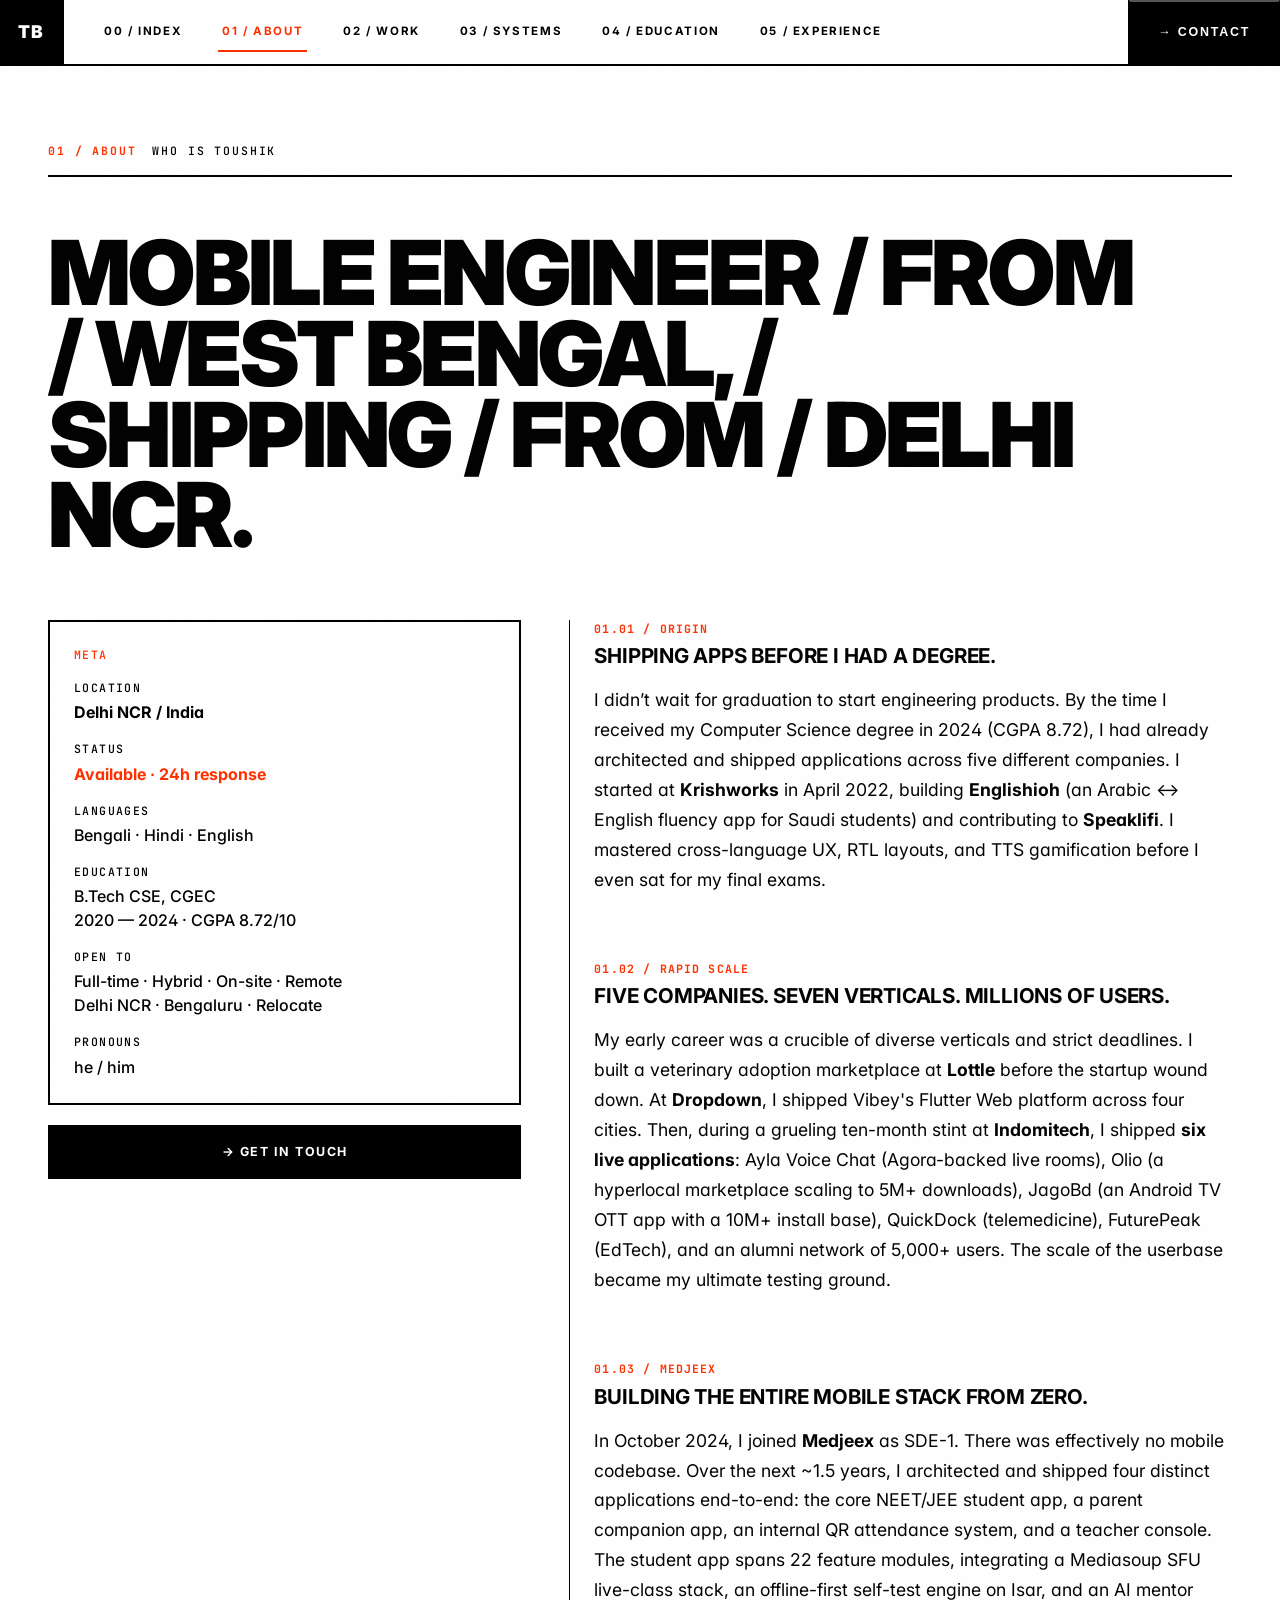
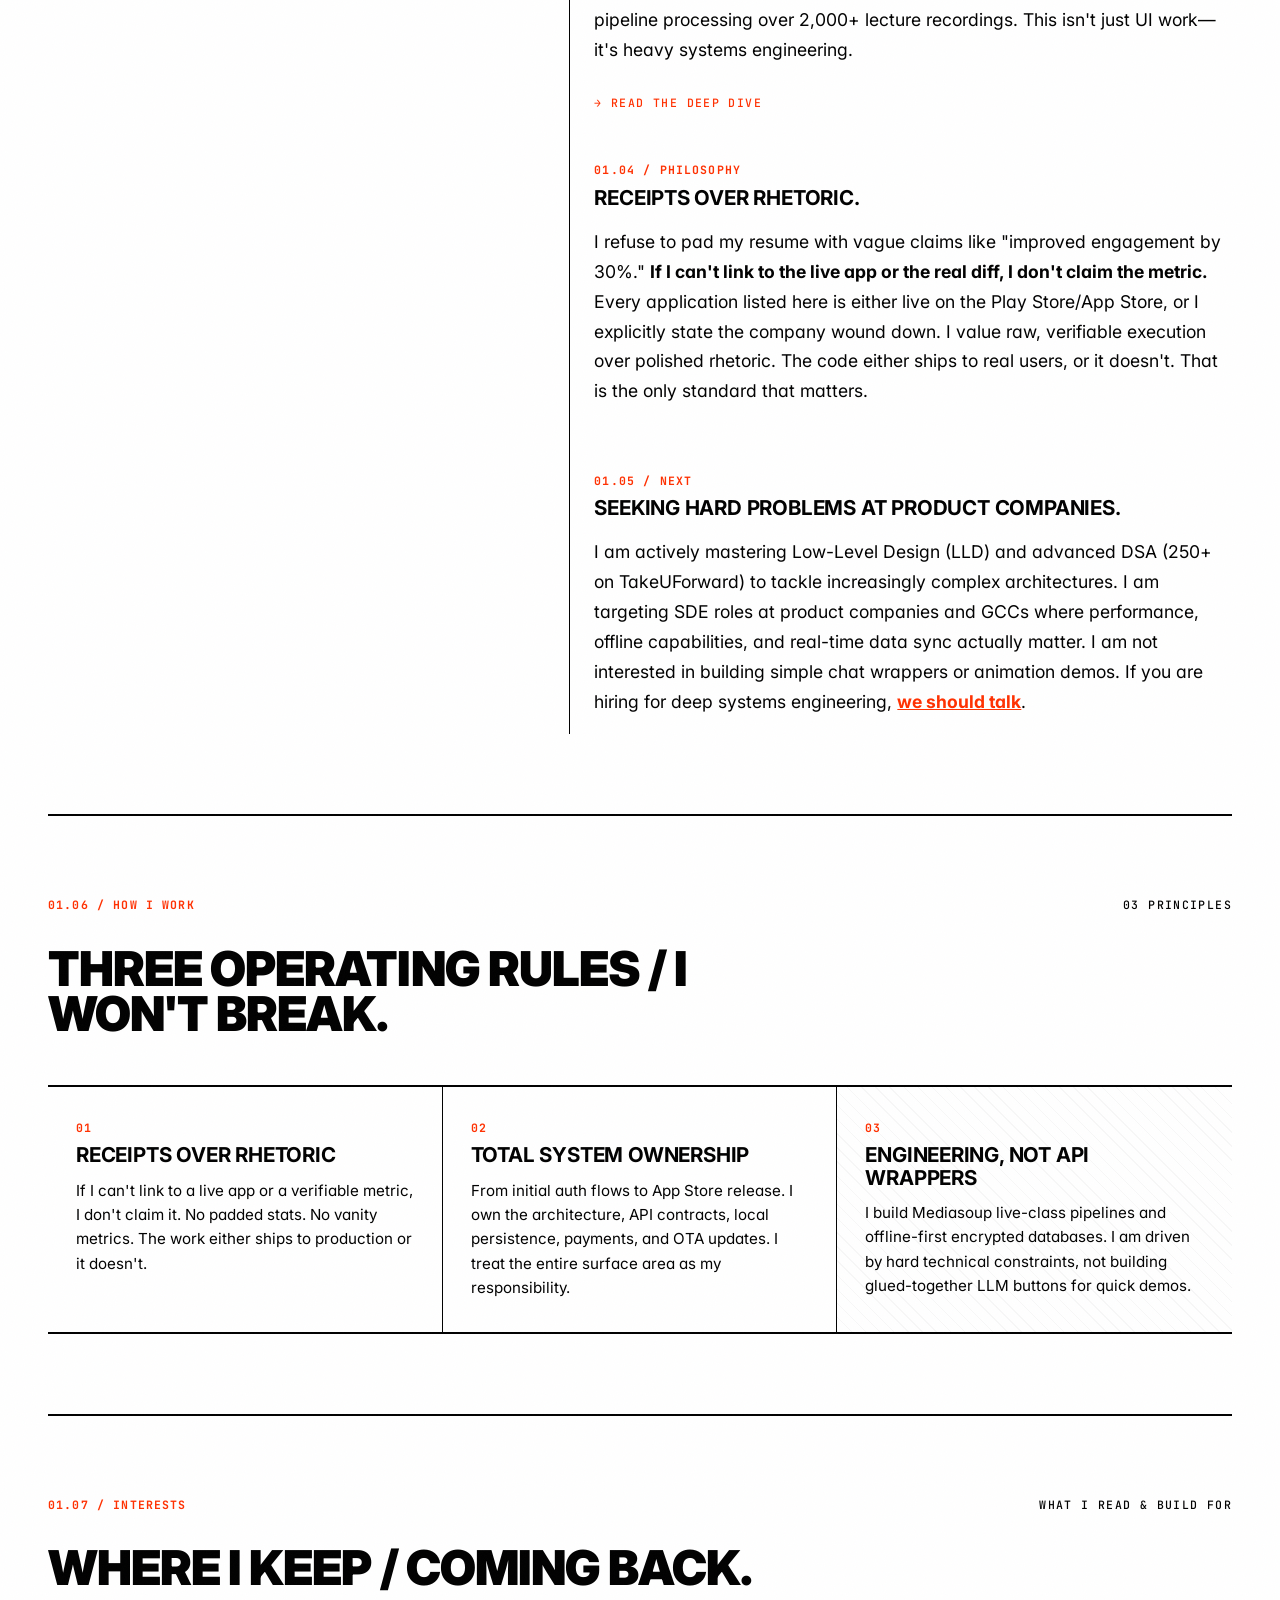
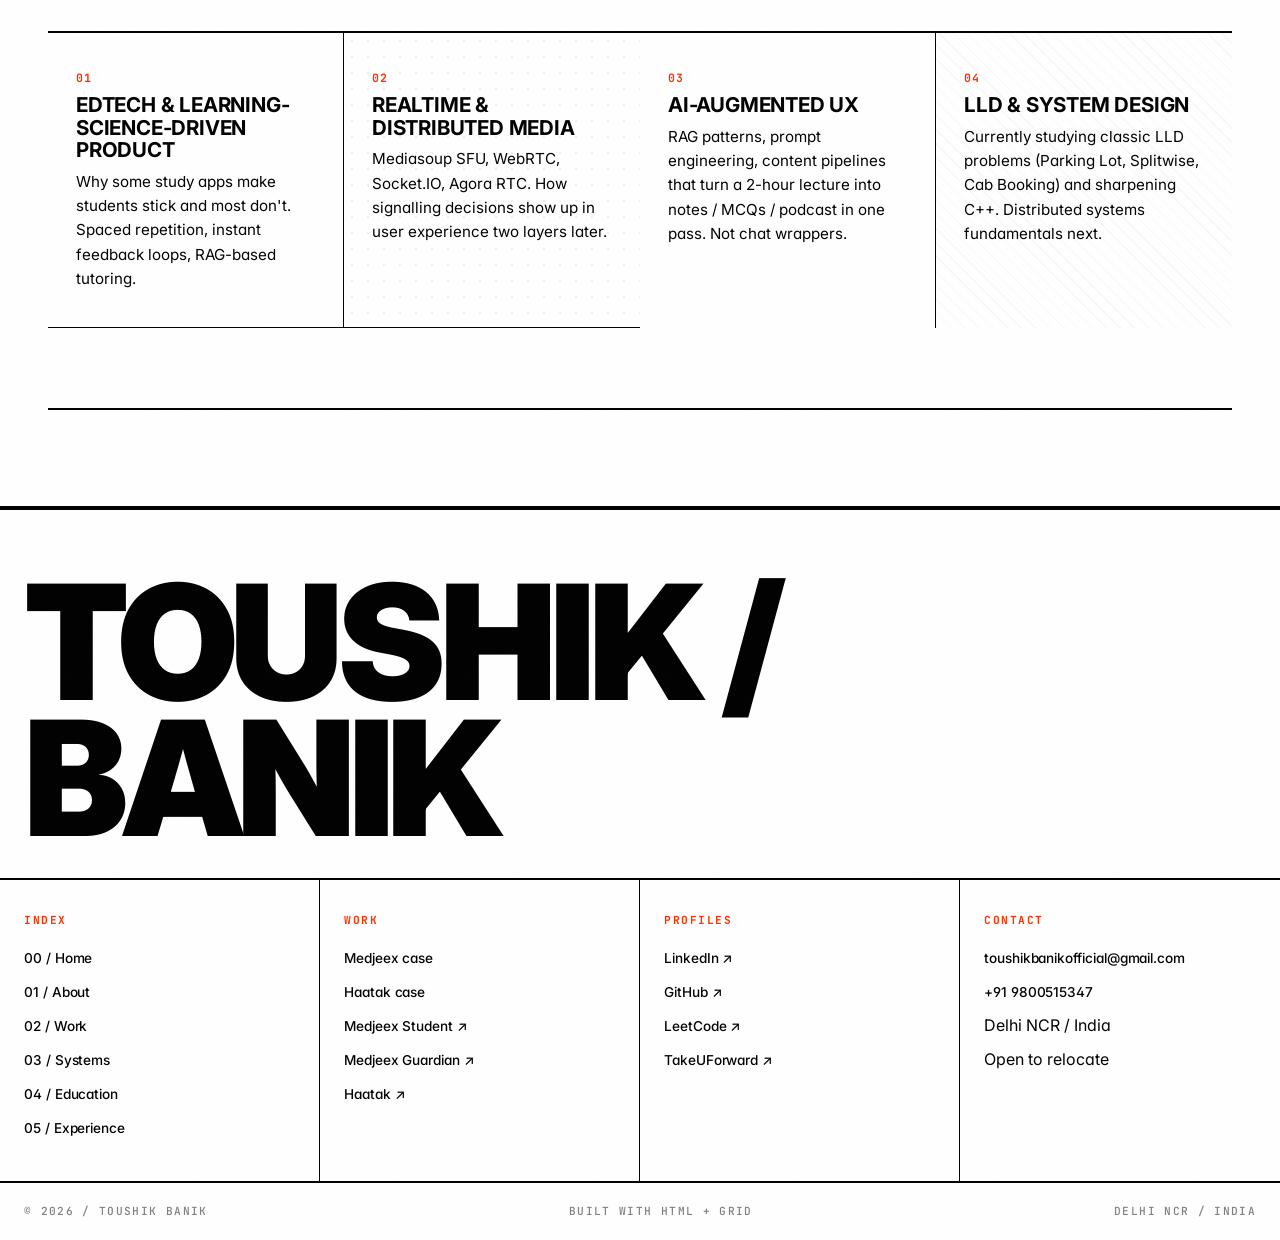
==== commit 9e602e2b: "Make all pages fully mobile responsive - swiss.css: add 480px and 600px breakpoints for typography, " ====
--- a/about.html
+++ b/about.html
@@ -57,7 +57,7 @@
   <section class="grid-5-7" style="padding-bottom:80px; border-bottom:2px solid var(--swiss-black);">
 
     <!-- LEFT: meta panel (sticky) -->
-    <aside style="position:sticky; top:96px; align-self:start;">
+    <aside class="swiss-aside-sticky" style="position:sticky; top:80px; align-self:start;">
       <div style="border:2px solid var(--swiss-black); padding:24px;">
         <div class="t-label" style="color:var(--swiss-accent); margin-bottom:16px;">Meta</div>
         <dl style="margin:0; display:grid; grid-template-columns:1fr; gap:16px;">
@@ -147,7 +147,7 @@
     </div>
     <h2 class="t-h2" style="margin:0 0 48px; max-width:24ch;">Three operating rules / I won't break.</h2>
 
-    <div style="display:grid; grid-template-columns:repeat(3, 1fr); gap:0; border-top:2px solid var(--swiss-black); border-bottom:2px solid var(--swiss-black);">
+    <div style="display:grid; grid-template-columns:repeat(auto-fit, minmax(140px, 1fr)); gap:0; border-top:2px solid var(--swiss-black); border-bottom:2px solid var(--swiss-black);">
       <div class="hover-cell" style="padding:32px 28px; border-right:1px solid var(--swiss-black);">
         <div class="t-section-num" style="margin-bottom:8px;">01</div>
         <h3 class="t-h3" style="margin:0 0 12px;">Receipts Over Rhetoric</h3>
@@ -175,7 +175,7 @@
     </div>
     <h2 class="t-h2" style="margin:0 0 40px;">Where I keep / coming back.</h2>
 
-    <div style="display:grid; grid-template-columns:repeat(2,1fr); gap:0; border-top:2px solid var(--swiss-black);">
+    <div style="display:grid; grid-template-columns:repeat(auto-fit, minmax(160px, 1fr)); gap:0; border-top:2px solid var(--swiss-black);">
       <div class="hover-cell" style="padding:36px 28px; border-bottom:1px solid var(--swiss-black); border-right:1px solid var(--swiss-black);">
         <div class="t-section-num">01</div>
         <h3 class="t-h3" style="margin:8px 0 8px;">EdTech &amp; learning-science-driven product</h3>
--- a/assets/swiss.css
+++ b/assets/swiss.css
@@ -592,7 +592,7 @@
 
 /* ── Vertical rule between columns ── */
 .col-rule { border-left: 1px solid var(--swiss-black); padding-left: 24px; }
-@media (max-width: 900px) { .col-rule { border-left: 0; padding-left: 0; border-top: 1px solid var(--swiss-black); padding-top: 24px; } }
+@media (max-width: 900px) { .col-rule { border-left: 0; padding-left: 0; border-top: 1px solid var(--swiss-black); padding-top: 24px; } .swiss-aside-sticky { position: static; } }
 
 /* ── Pull-quote ── */
 .pullquote {
@@ -821,7 +821,7 @@
 }
 
 /* ── Available dot blink ── */
-.availability-dot { animation: dot-blink 1.4s ease-in-out infinite; }
+.availability-dot { animation: dot-blink 1.4s ease-in-out infinite; flex-shrink: 0; }
 @keyframes dot-blink {
   0%, 100% { opacity: 1; }
   50% { opacity: 0; }
@@ -913,3 +913,25 @@
   border-color: var(--swiss-accent);
   background: var(--swiss-black);
 }
+
+/* ── Mobile 480px ── */
+@media (max-width: 480px) {
+  .container-x { padding: 0 16px; }
+  .t-name { font-size: clamp(2.4rem, 11vw, 3.5rem) !important; }
+  .t-h1 { font-size: clamp(1.8rem, 8vw, 2.5rem) !important; }
+  .swiss-footer-grid { grid-template-columns: 1fr; }
+  .swiss-footer-col { padding: 16px 0; }
+  .swiss-card { padding: 20px 16px; }
+  .swiss-timeline-item { padding-left: 24px; }
+  .contact-popup-panel { padding: 24px 16px !important; }
+  .swiss-aside-sticky { position: static !important; }
+}
+
+/* ── Mobile 600px ── */
+@media (max-width: 600px) {
+  .swiss-table { font-size: 0.78rem; }
+  .swiss-table td, .swiss-table th { padding: 10px 8px; }
+  .swiss-table .col-link a { white-space: normal; }
+  .swiss-table .col-year { white-space: normal; }
+  .swiss-aside-sticky { position: static !important; }
+}
